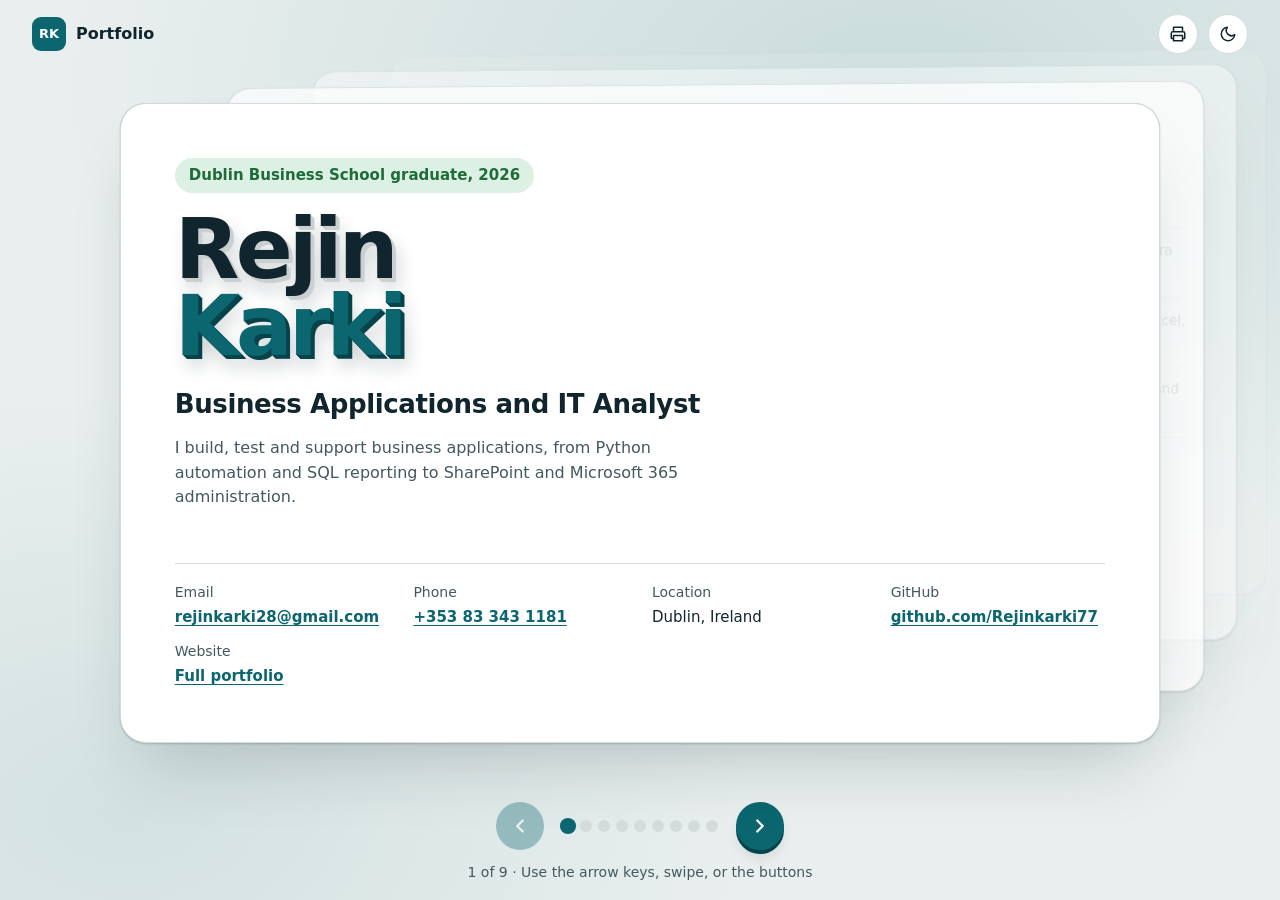
==== slides.html @ 6054a3d3 "Add 3D CV slide deck and sync portfolio content with the CV Co-Authored-By: Claude Sonnet 5.5 <norep" ====
<!DOCTYPE html>
<html lang="en">
<head>
<meta charset="UTF-8" />
<meta http-equiv="Content-Security-Policy" content="default-src 'none'; script-src 'self'; style-src 'self' https://fonts.googleapis.com; font-src https://fonts.gstatic.com; img-src 'self' data:; connect-src 'none'; base-uri 'none'; form-action 'none'; object-src 'none'" />
<meta name="referrer" content="strict-origin-when-cross-origin" />
<meta name="viewport" content="width=device-width, initial-scale=1" />
<title>Rejin Karki — CV in Slides</title>
<meta name="description" content="Rejin Karki's CV as a 3D slide deck: profile, skills, projects, education and certifications." />
<meta name="theme-color" content="#0B6670" />
<link rel="icon" href="data:image/svg+xml,%3Csvg xmlns='http://www.w3.org/2000/svg' viewBox='0 0 64 64'%3E%3Crect width='64' height='64' rx='14' fill='%230B6670'/%3E%3Ctext x='32' y='43' font-family='Arial,sans-serif' font-size='30' font-weight='700' text-anchor='middle' fill='white'%3ERK%3C/text%3E%3C/svg%3E" />
<link rel="preconnect" href="https://fonts.googleapis.com" />
<link rel="preconnect" href="https://fonts.gstatic.com" crossorigin />
<link href="https://fonts.googleapis.com/css2?family=Bricolage+Grotesque:opsz,wght@12..96,300..800&family=IBM+Plex+Mono:wght@400;500&display=swap" rel="stylesheet" />
<link rel="stylesheet" href="assets/slides.css" />
<script src="assets/theme.js"></script>
</head>
<body>
<a class="skip-link" href="#deck">Skip to slides</a>

<header class="bar">
  <a class="brand" href="index.html" aria-label="Back to Rejin Karki's portfolio">
    <span class="brand-mark" aria-hidden="true">RK</span>
    <span class="brand-name">Portfolio</span>
  </a>
  <div class="bar-actions">
    <button class="icon-btn" id="printBtn" type="button" aria-label="Print or save as PDF">
      <svg viewBox="0 0 24 24" fill="none" stroke="currentColor" stroke-width="2" stroke-linecap="round" stroke-linejoin="round" aria-hidden="true"><path d="M6 9V3h12v6M6 18H4a1 1 0 0 1-1-1v-6a2 2 0 0 1 2-2h14a2 2 0 0 1 2 2v6a1 1 0 0 1-1 1h-2"/><rect x="6" y="14" width="12" height="7"/></svg>
    </button>
    <button class="icon-btn" id="themeToggle" type="button" aria-label="Switch to dark theme">
      <svg class="icon-moon" viewBox="0 0 24 24" fill="none" stroke="currentColor" stroke-width="2" stroke-linecap="round" stroke-linejoin="round" aria-hidden="true"><path d="M21 12.8A9 9 0 1 1 11.2 3a7 7 0 0 0 9.8 9.8z"/></svg>
      <svg class="icon-sun" viewBox="0 0 24 24" fill="none" stroke="currentColor" stroke-width="2" stroke-linecap="round" stroke-linejoin="round" aria-hidden="true"><circle cx="12" cy="12" r="4"/><path d="M12 2v2M12 20v2M4.9 4.9l1.4 1.4M17.7 17.7l1.4 1.4M2 12h2M20 12h2M4.9 19.1l1.4-1.4M17.7 6.3l1.4-1.4"/></svg>
    </button>
  </div>
</header>

<main class="stage" id="stage">
  <div class="deck" id="deck" role="region" aria-roledescription="carousel" aria-label="Rejin Karki CV slides" tabindex="-1">

    <!-- 1 · Title -->
    <section class="slide" data-title="Rejin Karki" aria-roledescription="slide">
      <div class="face"><div class="inner title-slide">
        <div>
          <p class="pill">Dublin Business School graduate, 2026</p>
          <h1 class="name"><span>Rejin</span><span class="surname">Karki</span></h1>
          <p class="role">Business Applications and IT Analyst</p>
          <p class="lede">I build, test and support business applications, from Python automation and SQL reporting to SharePoint and Microsoft 365 administration.</p>
        </div>
        <ul class="contact">
          <li><span class="k">Email</span><a href="mailto:rejinkarki28@gmail.com">rejinkarki28@gmail.com</a></li>
          <li><span class="k">Phone</span><a href="tel:+353833431181">+353 83 343 1181</a></li>
          <li><span class="k">Location</span><span>Dublin, Ireland</span></li>
          <li><span class="k">GitHub</span><a href="https://github.com/Rejinkarki77" target="_blank" rel="noopener noreferrer">github.com/Rejinkarki77</a></li>
          <li><span class="k">Website</span><a href="index.html">Full portfolio</a></li>
        </ul>
      </div></div>
    </section>

    <!-- 2 · Profile -->
    <section class="slide" data-title="Profile" aria-roledescription="slide">
      <div class="face"><div class="inner">
        <h2 class="s-title">Profile</h2>
        <p class="big">I work directly with non-technical people to gather requirements, troubleshoot problems and write down fixes clearly.</p>
        <ul class="points">
          <li>Business Information Systems graduate, Dublin Business School, 2026.</li>
          <li>Comfortable across Python, SQL, SharePoint and Microsoft 365.</li>
          <li>Ownership-driven: I like to improve an application, not just keep it running.</li>
        </ul>
      </div></div>
    </section>

    <!-- 3 · Skills -->
    <section class="slide" data-title="Core skills" aria-roledescription="slide">
      <div class="face"><div class="inner">
        <h2 class="s-title">Core skills</h2>
        <dl class="rows">
          <div><dt>Business applications</dt><dd>Requirements gathering, application testing and deployment, troubleshooting, process documentation, IT service management (ITIL)</dd></div>
          <div><dt>Microsoft 365 and cloud</dt><dd>SharePoint Online (sites, libraries, permissions), Teams, OneDrive, Exchange Online, Entra ID, Intune, Azure fundamentals</dd></div>
          <div><dt>Programming and data</dt><dd>Python (pdfplumber, scikit-learn, pytest), SQL (MySQL, SQL Server, SQLite), Power BI, Excel, PowerShell, C++</dd></div>
          <div><dt>Security and networking</dt><dd>SIEM alert triage (Wazuh), log analysis, phishing detection, TCP/IP, DNS, DHCP, firewall and VPN basics, Windows and macOS support</dd></div>
          <div><dt>Ways of working</dt><dd>Clear communication with non-technical users, independent work, audit-ready documentation, awareness of GxP and information security standards</dd></div>
        </dl>
      </div></div>
    </section>

    <!-- 4 · Experience -->
    <section class="slide" data-title="Experience" aria-roledescription="slide">
      <div class="face"><div class="inner">
        <h2 class="s-title">Experience</h2>
        <article class="job">
          <div class="job-head">
            <h3>Freelance Web Developer</h3>
            <p>Puspa Beauty Parlour <span class="when">Jan 2024 to Mar 2024</span></p>
          </div>
          <ul class="points">
            <li>Gathered requirements directly from the client, then designed, built and deployed the business website end to end.</li>
            <li>Delivered on time and in scope, with client sign-off and no missed requirements.</li>
          </ul>
        </article>
        <p class="aside">First hands-on practice at turning a client's needs into a working, live product.</p>
      </div></div>
    </section>

    <!-- 5 · Technical projects (1) -->
    <section class="slide" data-title="Technical projects: automation and detection" aria-roledescription="slide">
      <div class="face"><div class="inner">
        <h2 class="s-title">Technical projects</h2>
        <div class="two">
          <article class="proj">
            <p class="when">Sep 2026</p>
            <h3>Invoice Automation Suite</h3>
            <p>A pipeline that extracts invoice data from PDFs, flags duplicate and high-value invoices, and feeds a dashboard.</p>
            <p class="result">Designed the SQLite schema and a pytest suite. All 20 sample invoices parsed and validated correctly.</p>
            <ul class="stack"><li>Python</li><li>pdfplumber</li><li>SQLite</li><li>pytest</li></ul>
          </article>
          <article class="proj">
            <p class="when">Sep 2026</p>
            <h3>Security Log Analyzer</h3>
            <p>Parses OpenSSH authentication logs and flags brute-force attempts, credential stuffing and watchlisted IP addresses.</p>
            <p class="result">Uses sliding-window thresholds and plain, explainable rules, covered by 10 automated tests.</p>
            <ul class="stack"><li>Python</li><li>pytest</li></ul>
          </article>
        </div>
      </div></div>
    </section>

    <!-- 6 · Technical projects (2) -->
    <section class="slide" data-title="Technical projects: machine learning and SIEM" aria-roledescription="slide">
      <div class="face"><div class="inner">
        <h2 class="s-title">Technical projects</h2>
        <div class="two">
          <article class="proj">
            <p class="when">Mar 2026 to May 2026</p>
            <h3>Phishing and log anomaly detection</h3>
            <p>Trained models to classify phishing emails and flag unusual log activity, using sender patterns, header anomalies and request frequency.</p>
            <p class="result">Measured precision and recall against manual review, and documented where AI should support an analyst rather than replace one.</p>
            <ul class="stack"><li>Python</li><li>scikit-learn</li></ul>
          </article>
          <article class="proj">
            <p class="when">Feb 2026 to Apr 2026</p>
            <h3>Home-lab SIEM and log monitoring</h3>
            <p>Deployed Wazuh across two networked virtual machines to centralise and monitor system events.</p>
            <p class="result">Simulated attacks, checked each alert against timestamps and source IPs, and wrote a reusable incident template for scope, containment and response.</p>
            <ul class="stack"><li>Wazuh</li><li>Virtual machines</li></ul>
          </article>
        </div>
      </div></div>
    </section>

    <!-- 7 · Academic projects -->
    <section class="slide" data-title="Academic projects" aria-roledescription="slide">
      <div class="face"><div class="inner">
        <h2 class="s-title">Academic projects</h2>
        <div class="three">
          <article class="proj">
            <p class="when">Sep 2024 to Nov 2024</p>
            <h3>Business application testing, deployment and support</h3>
            <p>Tested and deployed applications across office and production environments to GxP and information security guidelines.</p>
            <p class="result">First point of contact for stakeholders. Every issue and fix was logged for a complete audit trail.</p>
          </article>
          <article class="proj">
            <p class="when">Jun 2024 to Jul 2024</p>
            <h3>SharePoint collaboration platform</h3>
            <p>Built sites, document libraries, lists and permissions for each user group, from stakeholder requirements.</p>
            <p class="result">Used change control to restructure a live site without interrupting access.</p>
          </article>
          <article class="proj">
            <p class="when">Apr 2024 to May 2024</p>
            <h3>Relational database design (MySQL)</h3>
            <p>Designed and managed a database end to end, with integrity checks to keep data consistent.</p>
            <p class="result">Optimised SQL queries and used indexing to speed up filtering across large datasets.</p>
          </article>
        </div>
      </div></div>
    </section>

    <!-- 8 · Education and certifications -->
    <section class="slide" data-title="Education and certifications" aria-roledescription="slide">
      <div class="face"><div class="inner">
        <h2 class="s-title">Education and certifications</h2>
        <div class="two">
          <div>
            <h3 class="sub-title">Education</h3>
            <p class="strong">Bachelor's in Business Information Systems</p>
            <p>Dublin Business School, Jan 2024 to May 2026</p>
            <p class="aside">Modules: Database Management, Business Analysis and Process Improvement, Networking, Information Security, Web Design and Programming, IT Project Management.</p>
          </div>
          <div>
            <h3 class="sub-title">Certifications</h3>
            <ul class="points">
              <li>Learn Network Hacking from Scratch, Udemy (Jun 2026)</li>
              <li>Cybersecurity and Ethical Hacking, Udemy (May 2026)</li>
              <li>Level Up Cybersecurity with Generative AI, IBM SkillsBuild</li>
              <li>C++ Programming, IBM</li>
              <li>Graphic Design and Video Editing, Impact Education Hub</li>
            </ul>
          </div>
        </div>
      </div></div>
    </section>

    <!-- 9 · Close -->
    <section class="slide" data-title="Let's talk" aria-roledescription="slide">
      <div class="face"><div class="inner close-slide">
        <h2 class="big">I'm looking for graduate roles, internships and part-time work in business applications, IT support and security.</h2>
        <div class="actions">
          <a class="btn primary" href="mailto:rejinkarki28@gmail.com">Email me</a>
          <a class="btn ghost" href="index.html">See the full portfolio</a>
        </div>
        <p class="aside">Outside work: executive member of NRNA Ireland (2025 to 2027) and Dublin Business School basketball team.</p>
      </div></div>
    </section>
  </div>

  <nav class="controls" aria-label="Slide controls">
    <button class="nav-btn" id="prev" type="button" aria-label="Previous slide">
      <svg viewBox="0 0 24 24" fill="none" stroke="currentColor" stroke-width="2.4" stroke-linecap="round" stroke-linejoin="round" aria-hidden="true"><path d="m15 18-6-6 6-6"/></svg>
    </button>
    <ol class="dots" id="dots"></ol>
    <button class="nav-btn" id="next" type="button" aria-label="Next slide">
      <svg viewBox="0 0 24 24" fill="none" stroke="currentColor" stroke-width="2.4" stroke-linecap="round" stroke-linejoin="round" aria-hidden="true"><path d="m9 18 6-6-6-6"/></svg>
    </button>
  </nav>
  <p class="hint"><span id="counter">1 of 9</span> · Use the arrow keys, swipe, or the buttons</p>
  <p class="sr-only" id="live" aria-live="polite"></p>
</main>

<script src="assets/slides.js" defer></script>
</body>
</html>
---- assets/slides.css ----
/* ───────── Tokens (shared look with the portfolio) ───────── */
:root {
  --bg: #E9EFEE; --surface: #FFFFFF; --ink: #10252D; --muted: #44585F; --rule: #D3DCDA;
  --teal: #0B6670; --teal-deep: #06434A; --teal-soft: #DDEFEF; --on-teal: #FFFFFF;
  --edge: #A9BDBD; --depth: rgba(16,37,45,.2);
  --ok: #1F6B3A; --ok-bg: #DCF1E3;
  --deck-w: min(1040px, 100vw - 32px);
  --deck-h: min(640px, 100dvh - 190px);
  color-scheme: light;
}
:root[data-theme="dark"] {
  --bg: #08141A; --surface: #132630; --ink: #E6EEEE; --muted: #A3B7BD; --rule: #27424C;
  --teal: #66C8D0; --teal-deep: #2A858E; --teal-soft: #14363D; --on-teal: #08191E;
  --edge: #0B1A20; --depth: rgba(0,0,0,.55);
  --ok: #7BD596; --ok-bg: #163725;
  color-scheme: dark;
}
@media (prefers-color-scheme: dark) {
  :root:not([data-theme="light"]) {
    --bg: #08141A; --surface: #132630; --ink: #E6EEEE; --muted: #A3B7BD; --rule: #27424C;
    --teal: #66C8D0; --teal-deep: #2A858E; --teal-soft: #14363D; --on-teal: #08191E;
    --edge: #0B1A20; --depth: rgba(0,0,0,.55);
    --ok: #7BD596; --ok-bg: #163725;
    color-scheme: dark;
  }
}

*, *::before, *::after { box-sizing: border-box; }
html, body { height: 100%; }
body {
  margin: 0; overflow: hidden;
  font-family: 'Bricolage Grotesque', system-ui, -apple-system, 'Segoe UI', sans-serif;
  font-size: 1rem; line-height: 1.55; color: var(--ink);
  background:
    radial-gradient(1200px 700px at 70% 10%, color-mix(in srgb, var(--teal) 14%, transparent), transparent 70%),
    radial-gradient(900px 600px at 10% 90%, color-mix(in srgb, var(--teal) 10%, transparent), transparent 70%),
    var(--bg);
  -webkit-font-smoothing: antialiased;
}
h1, h2, h3, p, ul, ol, dl, dd { margin: 0; padding: 0; }
ul, ol { list-style: none; }
a { color: var(--teal); font-weight: 600; text-underline-offset: 3px; }
button { font: inherit; color: inherit; cursor: pointer; }
:focus-visible { outline: 2px solid var(--teal); outline-offset: 3px; border-radius: 4px; }
.sr-only { position: absolute; width: 1px; height: 1px; margin: -1px; padding: 0; overflow: hidden; clip: rect(0 0 0 0); white-space: nowrap; border: 0; }
.skip-link { position: absolute; left: 16px; top: -64px; z-index: 50; background: var(--ink); color: var(--bg); padding: 10px 16px; border-radius: 8px; }
.skip-link:focus { top: 12px; }

/* ───────── Top bar ───────── */
.bar { position: fixed; inset: 0 0 auto 0; z-index: 20; display: flex; align-items: center; justify-content: space-between; padding: 14px clamp(16px, 3vw, 32px); }
.brand { display: inline-flex; align-items: center; gap: 10px; text-decoration: none; color: var(--ink); font-weight: 700; }
.brand-mark { display: grid; place-items: center; width: 34px; height: 34px; background: var(--teal); color: var(--on-teal); border-radius: 9px; font-size: .8125rem; }
.bar-actions { display: flex; gap: 10px; }
.icon-btn { display: grid; place-items: center; width: 40px; height: 40px; background: var(--surface); border: 1px solid var(--rule); border-radius: 50%; }
.icon-btn:hover { border-color: var(--teal); color: var(--teal); }
.icon-btn svg { width: 18px; height: 18px; }
.icon-sun { display: none; }
:root[data-theme="dark"] .icon-sun { display: block; }
:root[data-theme="dark"] .icon-moon { display: none; }
@media (prefers-color-scheme: dark) {
  :root:not([data-theme="light"]) .icon-sun { display: block; }
  :root:not([data-theme="light"]) .icon-moon { display: none; }
}

/* ───────── Stage and 3D deck ───────── */
.stage { position: fixed; inset: 0; display: grid; grid-template-rows: 1fr auto auto; justify-items: center; align-items: center; padding: 72px 0 16px; }
.deck {
  position: relative; width: var(--deck-w); height: var(--deck-h);
  perspective: 2200px; perspective-origin: 50% 35%; transform-style: preserve-3d;
  outline: none;
}
.slide {
  position: absolute; inset: 0;
  transform-style: preserve-3d;
  transform-origin: 50% 50%;
  transition: transform .9s cubic-bezier(.2,.8,.2,1), opacity .6s ease;
  will-change: transform, opacity;
}
/* thickness: a darker slab sits behind the face */
.slide::before {
  content: ""; position: absolute; inset: 0; border-radius: 26px; background: var(--edge);
  transform: translateZ(-16px); box-shadow: 0 40px 70px -24px var(--depth);
}
.face {
  position: absolute; inset: 0; border-radius: 26px; background: var(--surface);
  border: 1px solid var(--rule); overflow: hidden; display: flex;
  box-shadow: 0 1px 2px var(--depth);
}
.face::after {
  content: ""; position: absolute; inset: 0; pointer-events: none;
  background: radial-gradient(520px circle at var(--gx, 30%) var(--gy, 0%), rgba(255,255,255,.28), transparent 60%);
  opacity: 0; transition: opacity .3s;
}
:root[data-theme="dark"] .face::after { background: radial-gradient(520px circle at var(--gx, 30%) var(--gy, 0%), rgba(255,255,255,.07), transparent 60%); }
.slide.is-tilting .face::after { opacity: 1; }

/* position states set by script */
.slide[data-pos="active"] { transform: rotateX(var(--rx, 0deg)) rotateY(var(--ry, 0deg)); opacity: 1; z-index: 10; }
.slide[data-pos="active"].is-tilting { transition: transform .1s linear, opacity .6s; }
.slide[data-pos="next"] {
  transform: translate3d(calc(var(--d) * 72px), calc(var(--d) * -34px), calc(var(--d) * -140px)) rotateY(-4deg);
  opacity: calc(1 - var(--d) * .3); z-index: calc(10 - var(--d)); pointer-events: none;
}
.slide[data-pos="prev"] { transform: translate3d(-62%, 0, -380px) rotateY(52deg); opacity: 0; z-index: 1; pointer-events: none; }
.slide[data-pos="far"]  { transform: translate3d(140px, -80px, -720px); opacity: 0; z-index: 0; pointer-events: none; }
.slide:not([data-pos="active"]) .face { filter: saturate(.85); }

/* ───────── Slide content ───────── */
.inner {
  flex: 1; min-width: 0; padding: clamp(28px, 4.2vw, 56px); overflow-y: auto; scrollbar-width: thin;
  display: flex; flex-direction: column; gap: clamp(16px, 2.4vh, 26px);
}
.s-title { font-size: clamp(1.75rem, 3.6vw, 2.5rem); font-weight: 700; letter-spacing: -.03em; line-height: 1.1; }
.big { font-size: clamp(1.375rem, 2.9vw, 2.125rem); font-weight: 600; letter-spacing: -.025em; line-height: 1.22; max-width: 24em; }
.aside { color: var(--muted); font-size: .9375rem; max-width: 40em; }
.strong { font-weight: 650; font-size: 1.125rem; }
.sub-title { font-size: 1.0625rem; font-weight: 650; margin-bottom: 10px; color: var(--teal); }
.when { color: var(--muted); font-size: .875rem; font-weight: 500; }
.points { display: grid; gap: 12px; max-width: 44em; }
.points li { position: relative; padding-left: 24px; }
.points li::before { content: ""; position: absolute; left: 2px; top: .62em; width: 9px; height: 9px; border-radius: 2px; background: var(--teal); box-shadow: 2px 2px 0 var(--teal-deep); }

.title-slide { justify-content: space-between; gap: 24px; }
.pill { display: inline-block; background: var(--ok-bg); color: var(--ok); font-weight: 600; font-size: .9375rem; padding: 6px 14px; border-radius: 999px; margin-bottom: 18px; }
.name { font-size: clamp(3rem, 8vw, 5.25rem); font-weight: 700; line-height: .92; letter-spacing: -.045em; }
.name span { display: block; }
.name span:first-child { text-shadow: 1px 1px 0 color-mix(in srgb, var(--ink) 22%, var(--surface)), 2px 2px 0 color-mix(in srgb, var(--ink) 22%, var(--surface)), 3px 3px 0 color-mix(in srgb, var(--ink) 22%, var(--surface)), 4px 4px 0 color-mix(in srgb, var(--ink) 22%, var(--surface)), 6px 12px 18px var(--depth); }
.name .surname { color: var(--teal); text-shadow: 1px 1px 0 var(--teal-deep), 2px 2px 0 var(--teal-deep), 3px 3px 0 var(--teal-deep), 4px 4px 0 var(--teal-deep), 6px 12px 18px var(--depth); }
.role { margin-top: 18px; font-size: clamp(1.25rem, 2.4vw, 1.625rem); font-weight: 600; letter-spacing: -.015em; }
.lede { margin-top: 12px; color: var(--muted); max-width: 32em; }
.contact { display: grid; grid-template-columns: repeat(auto-fit, minmax(190px, 1fr)); gap: 12px 24px; padding-top: 18px; border-top: 1px solid var(--rule); }
.contact li { display: grid; gap: 2px; font-size: .9375rem; overflow-wrap: anywhere; }
.contact .k { color: var(--muted); font-size: .875rem; }

.rows > div { display: grid; grid-template-columns: 210px minmax(0, 1fr); gap: 6px 28px; padding: 14px 0; border-top: 1px solid var(--rule); }
.rows > div:first-child { border-top: 0; padding-top: 0; }
.rows dt { font-weight: 650; }
.rows dd { color: var(--muted); font-size: .9375rem; }

.job { background: var(--teal-soft); border-radius: 18px; padding: clamp(20px, 3vw, 32px); display: grid; gap: 16px; }
.job-head h3 { font-size: clamp(1.25rem, 2.2vw, 1.625rem); font-weight: 700; letter-spacing: -.02em; }
.job-head p { color: var(--muted); display: flex; flex-wrap: wrap; gap: 4px 16px; }

.two, .three { display: grid; gap: 20px; }
.two { grid-template-columns: repeat(2, minmax(0, 1fr)); }
.three { grid-template-columns: repeat(3, minmax(0, 1fr)); }
.proj { background: var(--bg); border: 1px solid var(--rule); border-radius: 16px; padding: clamp(20px, 2.4vw, 30px); display: flex; flex-direction: column; gap: 12px; font-size: 1rem; box-shadow: 0 8px 18px -10px var(--depth); }
.proj h3 { font-size: 1.3125rem; font-weight: 650; letter-spacing: -.015em; line-height: 1.2; }
.proj .result { color: var(--ink); background: var(--surface); border-left: 3px solid var(--teal); border-radius: 4px; padding: 8px 12px; }
.stack { display: flex; flex-wrap: wrap; gap: 6px; margin-top: auto; padding-top: 6px; }
.stack li { font-family: 'IBM Plex Mono', ui-monospace, Menlo, Consolas, monospace; font-size: .75rem; padding: 3px 9px; border: 1px solid var(--rule); border-radius: 6px; color: var(--muted); background: var(--surface); }

.close-slide { justify-content: center; gap: 32px; }
.actions { display: flex; flex-wrap: wrap; gap: 16px; }
.btn { display: inline-flex; align-items: center; min-height: 48px; padding: 0 24px; border-radius: 999px; border: 1.5px solid transparent; text-decoration: none; font-weight: 600; transition: transform .12s, box-shadow .12s; }
.btn.primary { background: var(--teal); color: var(--on-teal); box-shadow: 0 4px 0 var(--teal-deep), 0 12px 20px -6px var(--depth); }
.btn.primary:hover { transform: translateY(-2px); box-shadow: 0 6px 0 var(--teal-deep), 0 18px 26px -8px var(--depth); }
.btn.primary:active { transform: translateY(4px); box-shadow: 0 0 0 var(--teal-deep); }
.btn.ghost { color: var(--ink); border-color: var(--rule); box-shadow: 0 3px 0 var(--rule); }
.btn.ghost:hover { border-color: var(--teal); transform: translateY(-2px); }

/* ───────── Controls ───────── */
.controls { display: flex; align-items: center; gap: 18px; margin-top: 28px; }
.nav-btn { display: grid; place-items: center; width: 48px; height: 48px; border-radius: 50%; background: var(--teal); color: var(--on-teal); border: 0; box-shadow: 0 4px 0 var(--teal-deep), 0 10px 16px -6px var(--depth); transition: transform .12s, box-shadow .12s; }
.nav-btn:hover:not(:disabled) { transform: translateY(-2px); }
.nav-btn:active:not(:disabled) { transform: translateY(4px); box-shadow: 0 0 0 var(--teal-deep); }
.nav-btn:disabled { opacity: .35; cursor: default; box-shadow: none; }
.nav-btn svg { width: 22px; height: 22px; }
.dots { display: flex; gap: 6px; flex-wrap: wrap; justify-content: center; }
.dots button { width: 12px; height: 12px; padding: 0; border-radius: 50%; border: 0; background: var(--rule); transition: background-color .2s, transform .2s; position: relative; }
.dots button::after { content: ""; position: absolute; inset: -8px; }
.dots button:hover { background: var(--teal); }
.dots button[aria-current="true"] { background: var(--teal); transform: scale(1.35); }
.hint { margin-top: 12px; color: var(--muted); font-size: .875rem; text-align: center; }

/* ───────── Small screens: flatter deck, content scrolls ───────── */
@media (max-width: 860px) {
  :root { --deck-w: calc(100vw - 24px); --deck-h: calc(100dvh - 190px); }
  .two, .three { grid-template-columns: 1fr; }
  .rows > div { grid-template-columns: 1fr; }
  .slide[data-pos="next"] { transform: translate3d(calc(var(--d) * 12px), calc(var(--d) * -10px), calc(var(--d) * -120px)); }
  .hint { padding: 0 16px; }
}
@media (max-width: 480px) { .brand-name { display: none; } .dots button { width: 9px; height: 9px; } .controls { gap: 10px; } }

@media (prefers-reduced-motion: reduce) {
  .slide { transition: opacity .2s; }
  .slide[data-pos="active"], .slide[data-pos="next"], .slide[data-pos="prev"], .slide[data-pos="far"] { transform: none; }
  .slide[data-pos="next"] { opacity: 0; }
  .slide::before { display: none; }
  .btn, .nav-btn { transition: none; }
}

/* ───────── Print: every slide as a flat page ───────── */
@media print {
  :root { --bg: #fff; --surface: #fff; --ink: #000; --muted: #333; --rule: #bbb; }
  body { overflow: visible; background: #fff; height: auto; }
  .bar, .controls, .hint, .skip-link { display: none !important; }
  .stage { position: static; display: block; padding: 0; }
  .deck { width: auto; height: auto; perspective: none; }
  .slide, .slide[data-pos] { position: static; transform: none !important; opacity: 1 !important; break-after: page; }
  .slide::before { display: none; }
  .face { position: static; border: 0; box-shadow: none; }
  .inner { overflow: visible; }
  .name span, .name .surname { text-shadow: none; }
}

.dots li { flex: none; }
.dots button { display: block; }
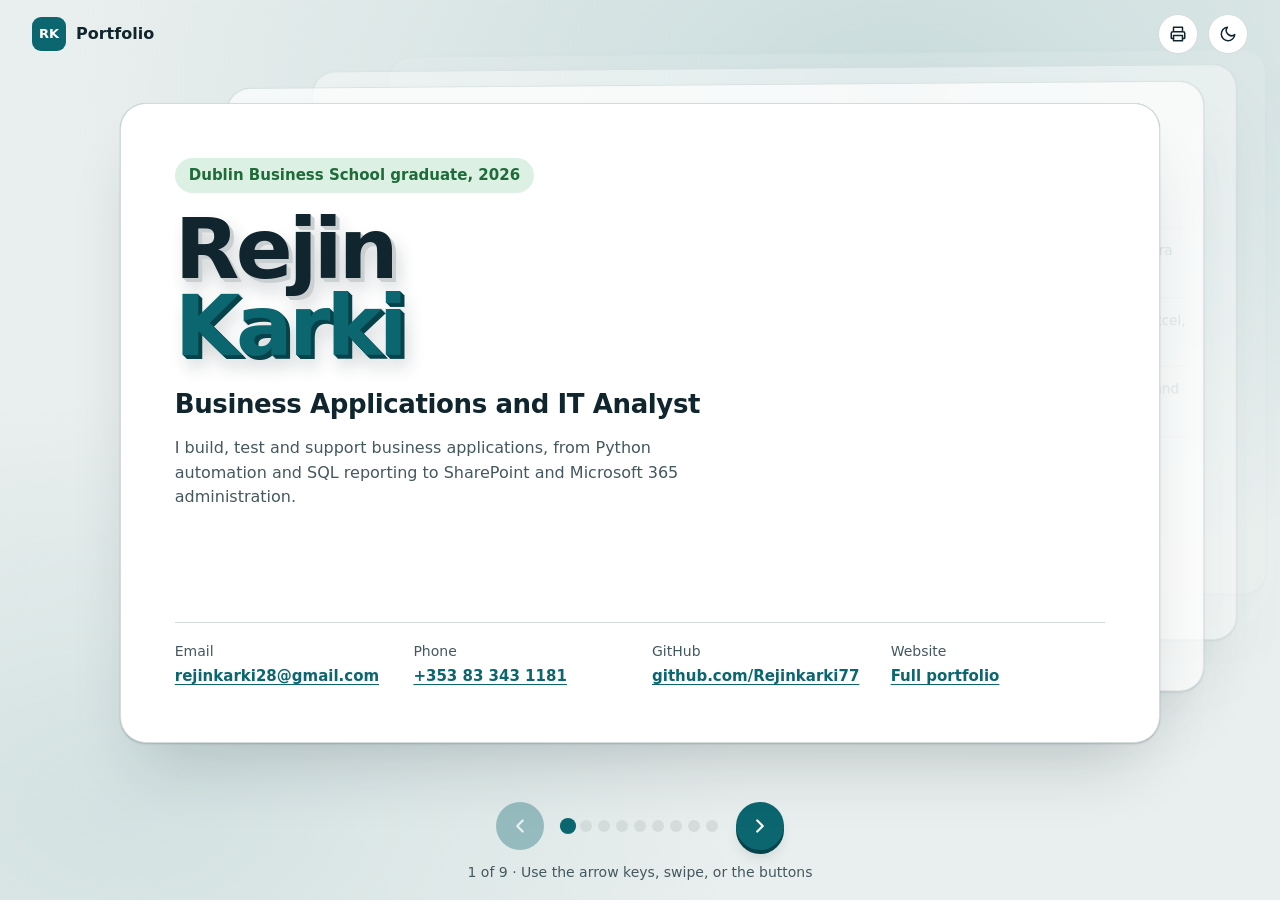
==== commit d750fdb0: "Remove address and location details Co-Authored-By: Claude Sonnet 5.5 <noreply@anthropic.com>" ====
--- a/slides.html
+++ b/slides.html
@@ -49,7 +49,6 @@
         <ul class="contact">
           <li><span class="k">Email</span><a href="mailto:rejinkarki28@gmail.com">rejinkarki28@gmail.com</a></li>
           <li><span class="k">Phone</span><a href="tel:+353833431181">+353 83 343 1181</a></li>
-          <li><span class="k">Location</span><span>Dublin, Ireland</span></li>
           <li><span class="k">GitHub</span><a href="https://github.com/Rejinkarki77" target="_blank" rel="noopener noreferrer">github.com/Rejinkarki77</a></li>
           <li><span class="k">Website</span><a href="index.html">Full portfolio</a></li>
         </ul>
